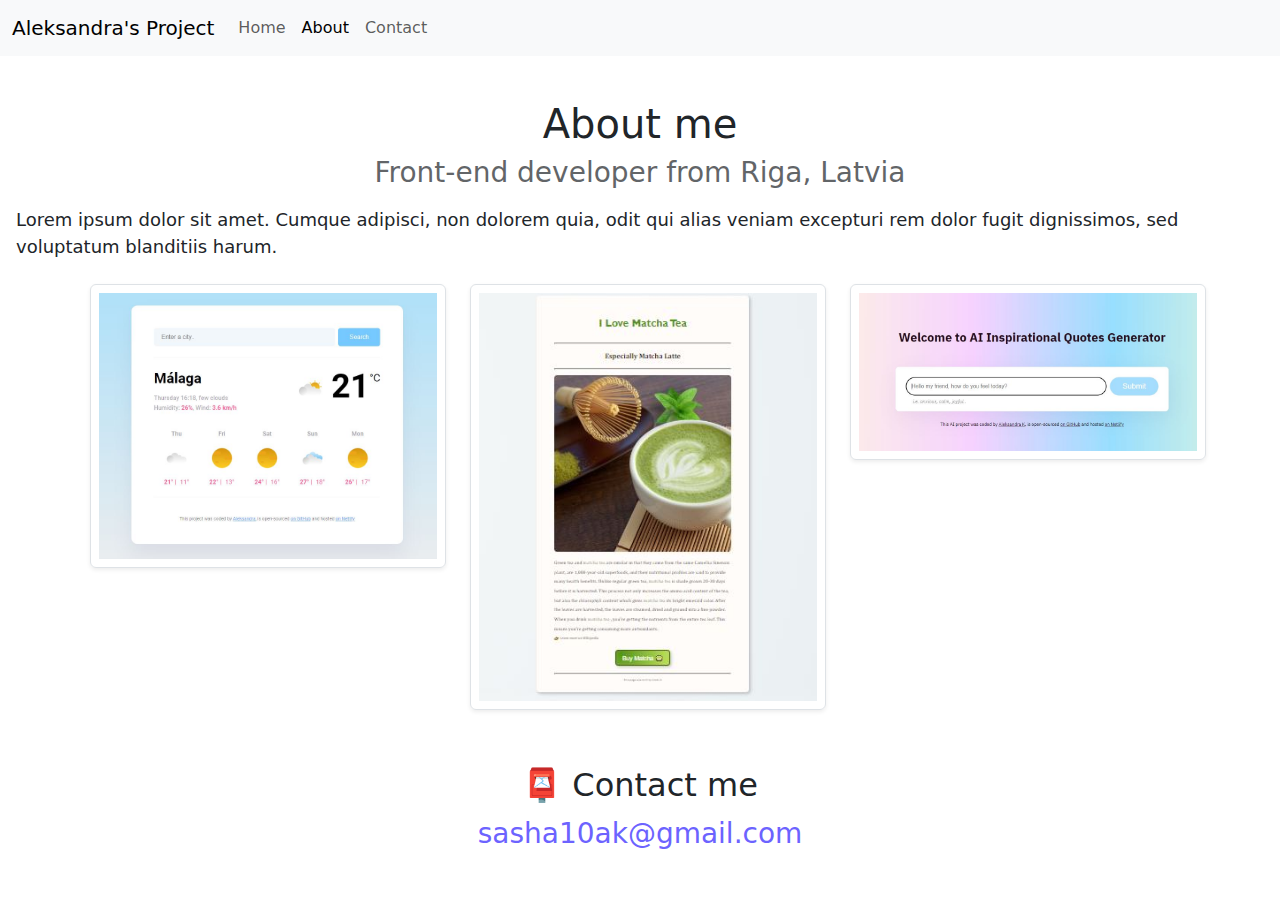
==== about.html @ 2f3303c7 "Created the initial style structure" ====
<!DOCTYPE html>
<html lang="en">
  <head>
    <meta charset="UTF-8" />
    <meta http-equiv="X-UA-Compatible" content="IE=edge" />
    <meta name="viewport" content="width=device-width, initial-scale=1.0" />
    <title>Aleksandra</title>
    <link rel="stylesheet" href="src/styles.css" />
    <link
      href="https://cdn.jsdelivr.net/npm/bootstrap@5.3.3/dist/css/bootstrap.min.css"
      rel="stylesheet"
      integrity="sha384-QWTKZyjpPEjISv5WaRU9OFeRpok6YctnYmDr5pNlyT2bRjXh0JMhjY6hW+ALEwIH"
      crossorigin="anonymous"
    />
    <script
      src="https://cdn.jsdelivr.net/npm/bootstrap@5.3.3/dist/js/bootstrap.bundle.min.js"
      integrity="sha384-YvpcrYf0tY3lHB60NNkmXc5s9fDVZLESaAA55NDzOxhy9GkcIdslK1eN7N6jIeHz"
      crossorigin="anonymous"
    ></script>
  </head>
  <body>
    <nav class="navbar navbar-expand-lg fixed-top bg-body-tertiary">
      <div class="container-fluid">
        <a class="navbar-brand" href="#">Aleksandra's Project</a>
        <button
          class="navbar-toggler"
          type="button"
          data-bs-toggle="collapse"
          data-bs-target="#navbarNav"
          aria-controls="navbarNav"
          aria-expanded="false"
          aria-label="Toggle navigation"
        >
          <span class="navbar-toggler-icon"></span>
        </button>
        <div class="collapse navbar-collapse" id="navbarNav">
          <ul class="navbar-nav">
            <li class="nav-item">
              <a class="nav-link" aria-current="page" href="/">Home</a>
            </li>
            <li class="nav-item">
              <a class="nav-link active" href="about.html">About</a>
            </li>
            <li class="nav-item">
              <a class="nav-link" href="about.html#contact">Contact</a>
            </li>
          </ul>
        </div>
      </div>
    </nav>
    <h1>About me</h1>
    <h3>Front-end developer from Riga, Latvia</h3>

    <div class="m-3">
      <p>
        Lorem ipsum dolor sit amet. Cumque adipisci, non dolorem quia, odit qui
        alias veniam excepturi rem dolor fugit dignissimos, sed voluptatum
        blanditiis harum.
      </p>
    </div>

    <div class="container">
      <div class="row">
        <div class="col-sm-4">
          <img
            src="images/meteo-app.png"
            class="img-fluid rounded shadow-sm p-2 border m-2"
          />
        </div>
        <div class="col-sm-4">
          <img
            src="images/matchatea.png"
            class="img-fluid rounded shadow-sm p-2 border m-2"
          />
        </div>
        <div class="col-sm-4">
          <img
            src="images/ai-quotes.png"
            class="img-fluid rounded shadow-sm p-2 border m-2"
          />
        </div>
      </div>
    </div>

    <div id="contact" class="m-5">
      <h2>📮 Contact me</h2>
      <a href="mailto:sasha10ak@gmail.com" class="email-link">
        sasha10ak@gmail.com
      </a>
    </div>
  </body>
</html>
---- src/styles.css ----
:root {
  --primary-color: #6c63ff;
  --secondary-color: #f5f2fe;
  --box-shadow: 0 5px 10px rgba(0, 0, 0, 0.3);
}
body {
  padding-top: 100px;
}
h1,
h2,
h3 {
  text-align: center;
}

h1 {
  font-size: 96px;
}

h2 {
  font-size: 48px;
}

h3 {
  font-size: 24px;
  opacity: 0.7;
}

p {
  font-size: 18px;
  line-height: 1.5;
}

.navigation-links {
  display: flex;
  margin-top: 40px;
  justify-content: center;
}

.navigation-links a {
  margin: 20px;
  border-radius: 4px;
  padding: 20px 15px;
  text-decoration: none;
  text-transform: capitalize;
}

.contact-link {
  background: var(--primary-color);
  box-shadow: var(--box-shadow);
  color: white;
}

.about-link {
  color: var(--primary-color);
  border: 1px solid var(--primary-color);
}

.homepage-link {
  color: var(--primary-color);
  text-align: center;
  display: block;
}

.about-paragraphs {
  margin: 30px 0;
}

.about-paragraphs p {
  margin: 10px;
}

.email-link {
  display: flex;
  justify-content: center;
  color: var(--primary-color);
  font-size: 28px;
  text-decoration: none;
}

.email-link:hover {
  text-decoration: underline;
}
.btn-primary {
  background-color: #6c63ff !important;
  border: none !important;
}
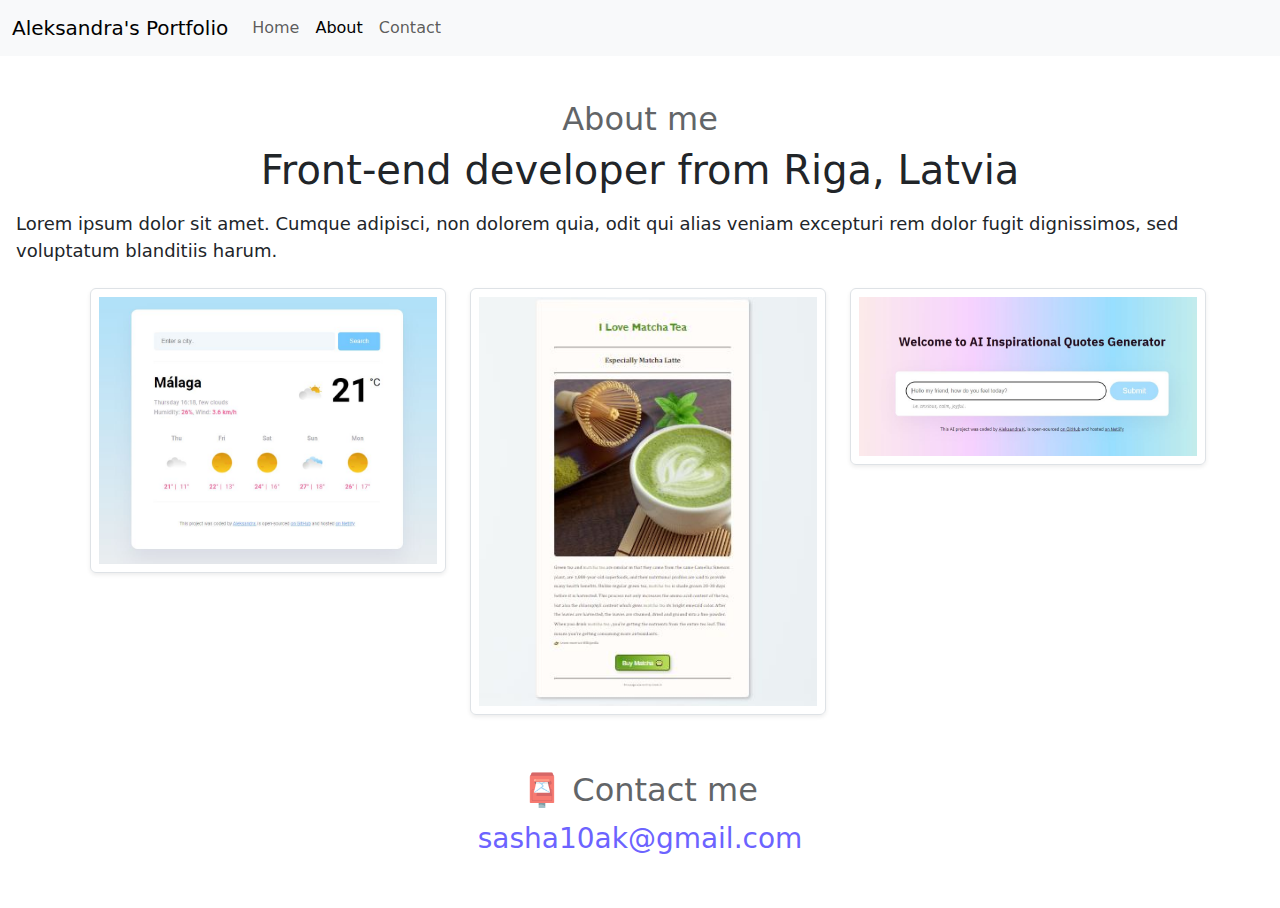
==== commit f7820aaf: "SEO optimization - added meta description" ====
--- a/about.html
+++ b/about.html
@@ -4,6 +4,11 @@
     <meta charset="UTF-8" />
     <meta http-equiv="X-UA-Compatible" content="IE=edge" />
     <meta name="viewport" content="width=device-width, initial-scale=1.0" />
+    <meta
+      name="description"
+      content="Front-End Developer specializing in creating responsive, user-friendly web interfaces using HTML, CSS, and JavaScript. Explore my portfolio and skills here."
+    />
+
     <title>Aleksandra</title>
     <link rel="stylesheet" href="src/styles.css" />
     <link
@@ -21,7 +26,7 @@
   <body>
     <nav class="navbar navbar-expand-lg fixed-top bg-body-tertiary">
       <div class="container-fluid">
-        <a class="navbar-brand" href="#">Aleksandra's Project</a>
+        <a class="navbar-brand" href="#">Aleksandra's Portfolio</a>
         <button
           class="navbar-toggler"
           type="button"
@@ -48,8 +53,8 @@
         </div>
       </div>
     </nav>
-    <h1>About me</h1>
-    <h3>Front-end developer from Riga, Latvia</h3>
+    <h2>About me</h2>
+    <h1>Front-end developer from Riga, Latvia</h1>
 
     <div class="m-3">
       <p>
--- a/src/styles.css
+++ b/src/styles.css
@@ -13,16 +13,14 @@
 }
 
 h1 {
-  font-size: 96px;
+  font-size: 38px;
 }
-
 h2 {
+  font-size: 111px;
+  opacity: 0.7;
+}
+h3 {
   font-size: 48px;
-}
-
-h3 {
-  font-size: 24px;
-  opacity: 0.7;
 }
 
 p {
@@ -84,3 +82,17 @@
   background-color: #6c63ff !important;
   border: none !important;
 }
+
+@media (max-width: 600px) {
+  h2 {
+    font-size: 40px;
+  }
+  p {
+    font-size: 14px;
+    text-align: center;
+  }
+  img {
+    display: block;
+    margin: 10px 0;
+  }
+}
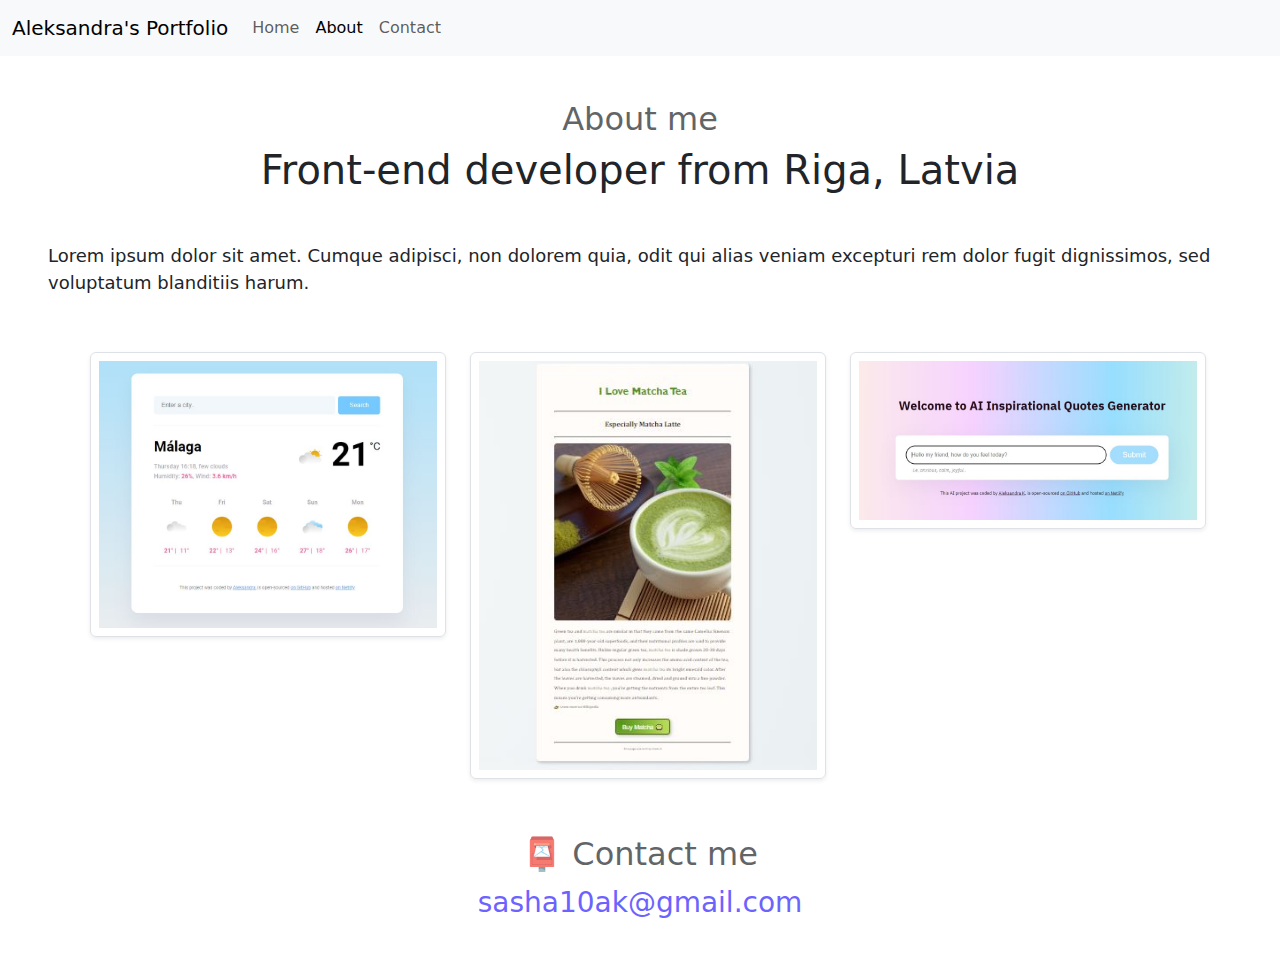
==== commit ea168b26: "Added link titles and alt text" ====
--- a/about.html
+++ b/about.html
@@ -56,7 +56,7 @@
     <h2>About me</h2>
     <h1>Front-end developer from Riga, Latvia</h1>
 
-    <div class="m-3">
+    <div class="m-5">
       <p>
         Lorem ipsum dolor sit amet. Cumque adipisci, non dolorem quia, odit qui
         alias veniam excepturi rem dolor fugit dignissimos, sed voluptatum
@@ -70,18 +70,21 @@
           <img
             src="images/meteo-app.png"
             class="img-fluid rounded shadow-sm p-2 border m-2"
+            alt="Weather application"
           />
         </div>
         <div class="col-sm-4">
           <img
             src="images/matchatea.png"
             class="img-fluid rounded shadow-sm p-2 border m-2"
+            alt="Matcha tea"
           />
         </div>
         <div class="col-sm-4">
           <img
             src="images/ai-quotes.png"
             class="img-fluid rounded shadow-sm p-2 border m-2"
+            alt="AI quotes generator"
           />
         </div>
       </div>
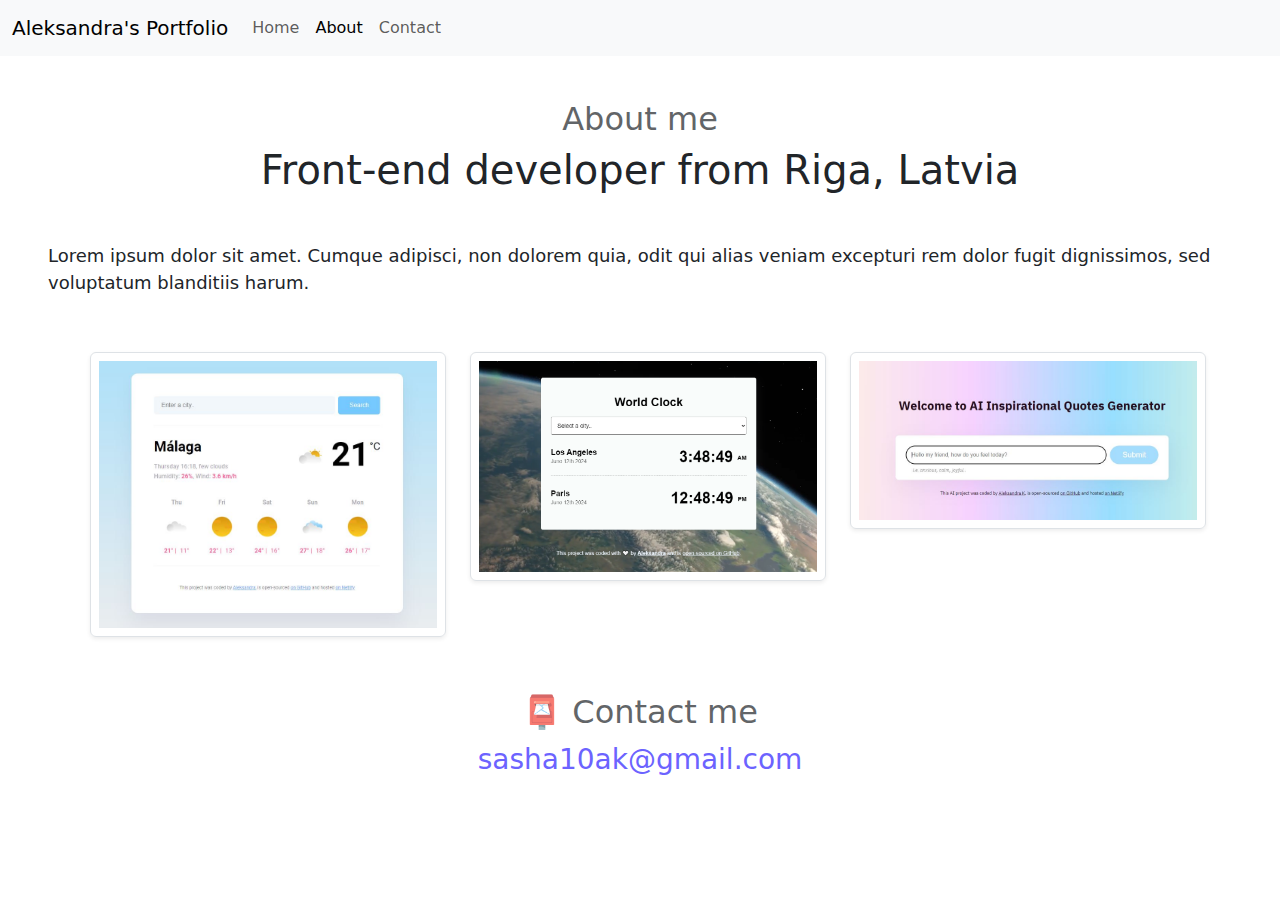
==== commit 02a6ce88: "Added external links to each of my projects" ====
--- a/about.html
+++ b/about.html
@@ -75,9 +75,9 @@
         </div>
         <div class="col-sm-4">
           <img
-            src="images/matchatea.png"
+            src="images/world-clock.PNG"
             class="img-fluid rounded shadow-sm p-2 border m-2"
-            alt="Matcha tea"
+            alt="World clock app"
           />
         </div>
         <div class="col-sm-4">
--- a/src/styles.css
+++ b/src/styles.css
@@ -27,7 +27,10 @@
   font-size: 18px;
   line-height: 1.5;
 }
-
+a {
+  text-decoration: none;
+  color: white;
+}
 .navigation-links {
   display: flex;
   margin-top: 40px;
@@ -82,6 +85,13 @@
   background-color: #6c63ff !important;
   border: none !important;
 }
+button:hover {
+  cursor: pointer;
+}
+.img-project {
+  text-decoration: none;
+  color: #f5f2fe;
+}
 
 @media (max-width: 600px) {
   h2 {
@@ -91,8 +101,11 @@
     font-size: 14px;
     text-align: center;
   }
-  img {
-    display: block;
+  .img-home {
+    display: none;
     margin: 10px 0;
   }
+  button {
+    font-size: 10px;
+  }
 }
